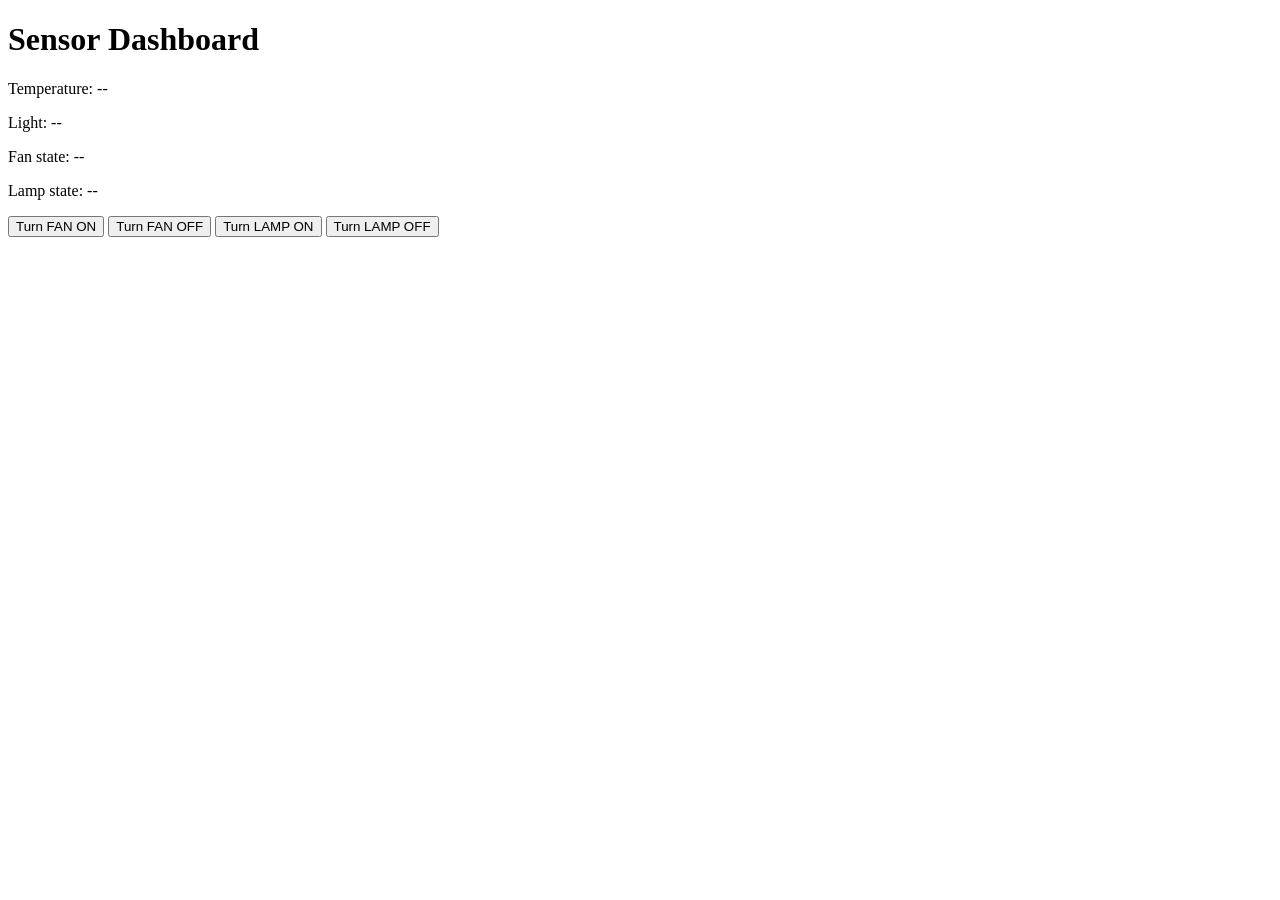
==== fastapi-app/app/templates/index.html @ 9154c7d5 "Initial commit" ====
<!DOCTYPE html>
<html>
<head>
    <title>Sensor Dashboard</title>
</head>
<body>
    <h1>Sensor Dashboard</h1>
    <p>Temperature: <span id="temperature">--</span></p>
    <p>Light: <span id="light">--</span></p>
    <p>Fan state: <span id="fan">--</span></p>
    <p>Lamp state: <span id="lamp">--</span></p>

    <button onclick="sendCommand('fan_on')">Turn FAN ON</button>
    <button onclick="sendCommand('fan_off')">Turn FAN OFF</button>
    <button onclick="sendCommand('lamp_on')">Turn LAMP ON</button>
    <button onclick="sendCommand('lamp_off')">Turn LAMP OFF</button>

    <script>
        async function fetchData() {
            const res = await fetch("/data");
            const data = await res.json();
            document.getElementById("temperature").textContent = data.temperature;
            document.getElementById("light").textContent = data.light;
            document.getElementById("fan").textContent = data.fan;
            document.getElementById("lamp").textContent = data.lamp;
        }

        async function sendCommand(cmd) {
            await fetch("/control", {
                method: "POST",
                headers: { "Content-Type": "application/x-www-form-urlencoded" },
                body: "device=" + cmd
            });
            fetchData(); // odśwież stan po wysłaniu
        }

        setInterval(fetchData, 2000); // odświeżanie co 2 sekundy
        fetchData(); // początkowe pobranie
    </script>
</body>
</html>
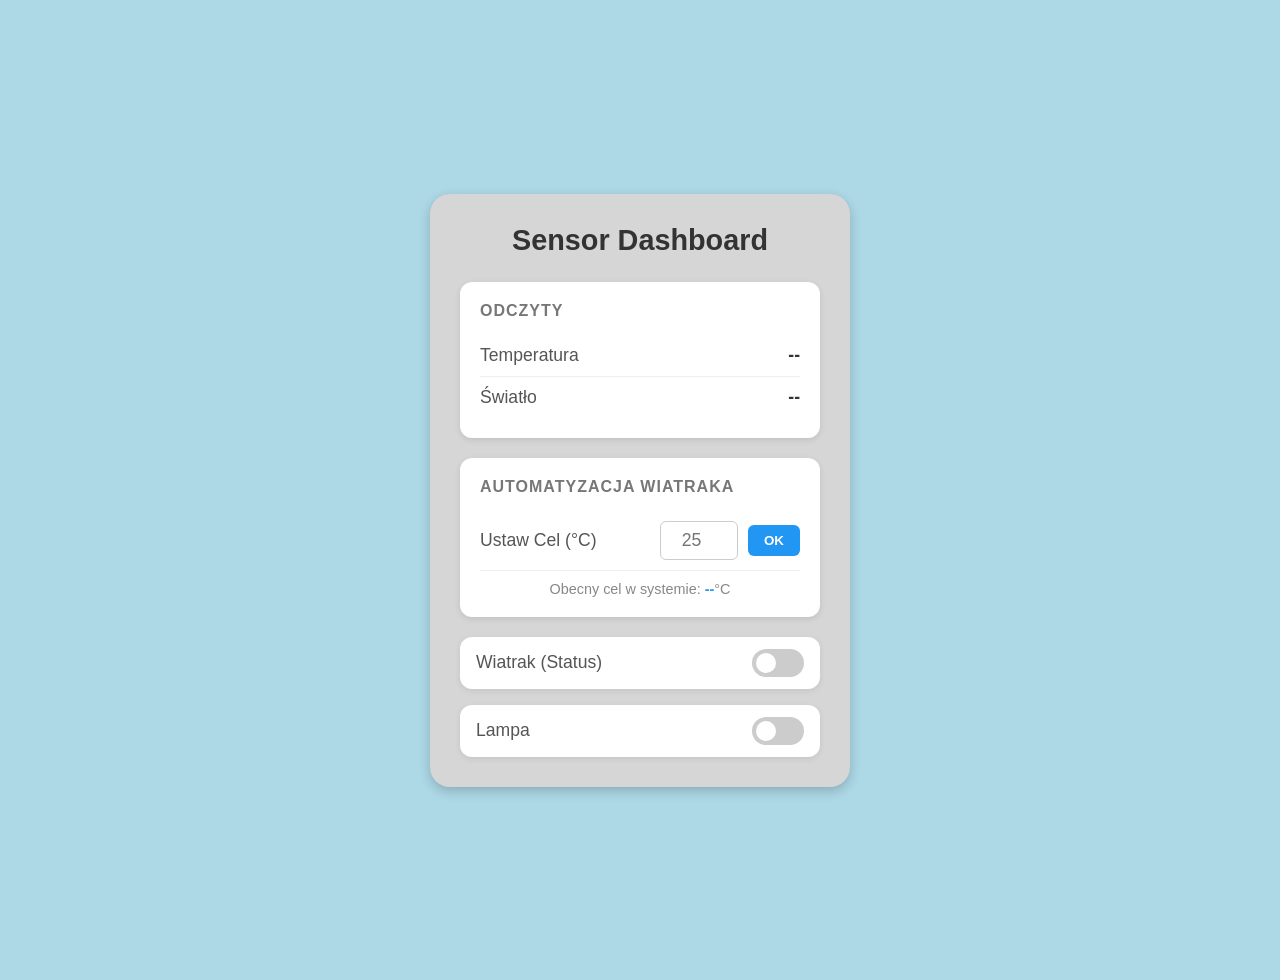
==== commit ea4da882: "Poprawione UI, logika wentylatora" ====
--- a/fastapi-app/app/templates/index.html
+++ b/fastapi-app/app/templates/index.html
@@ -1,41 +1,221 @@
 <!DOCTYPE html>
-<html>
+<html lang="en">
 <head>
-    <title>Sensor Dashboard</title>
+<meta charset="UTF-8">
+<title>Sensor Dashboard</title>
+<style>
+    body {
+        font-family: 'Segoe UI', Tahoma, Geneva, Verdana, sans-serif;
+        background: #add8e6;
+        margin: 0;
+        padding: 40px;
+        display: flex;
+        justify-content: center;
+        align-items: center;
+        min-height: 100vh;
+    }
+    .device {
+        background: #d6d6d6;
+        border-radius: 20px;
+        padding: 30px;
+        width: 360px;
+        box-shadow: 0 4px 12px rgba(0,0,0,0.2);
+    }
+    h1 {
+        text-align: center;
+        color: #333;
+        margin: 0 0 25px 0;
+        font-size: 1.8em;
+    }
+    .card {
+        background: white;
+        padding: 20px;
+        border-radius: 12px;
+        box-shadow: 0 2px 6px rgba(0,0,0,0.1);
+        margin-bottom: 20px;
+    }
+    h3 {
+        margin-top: 0;
+        margin-bottom: 15px;
+        font-size: 1em;
+        color: #777;
+        text-transform: uppercase;
+        letter-spacing: 1px;
+    }
+    .data-row {
+        display: flex;
+        justify-content: space-between;
+        padding: 10px 0;
+        border-bottom: 1px solid #eee;
+        font-size: 1.1em;
+        color: #555;
+    }
+    .data-row:last-child { border: none; }
+    .data-value {
+        font-weight: bold;
+        color: #333;
+    }
+    .controls {
+        display: flex;
+        flex-direction: column;
+        gap: 16px;
+    }
+    .control-item {
+        display: flex;
+        justify-content: space-between;
+        align-items: center;
+        font-size: 1.1em;
+        background: white;
+        padding: 12px 16px;
+        border-radius: 12px;
+        box-shadow: 0 2px 6px rgba(0,0,0,0.08);
+        color: #555;
+    }
+    .input-group {
+        display: flex;
+        gap: 10px;
+        justify-content: flex-end;
+        align-items: center;
+    }
+    .input-group input {
+        width: 60px;
+        padding: 8px;
+        border-radius: 6px;
+        border: 1px solid #ccc;
+        text-align: center;
+        font-size: 1em;
+    }
+    .btn-set {
+        background: #2196F3;
+        color: white;
+        border: none;
+        padding: 8px 16px;
+        border-radius: 6px;
+        cursor: pointer;
+        font-weight: bold;
+        transition: background 0.3s;
+    }
+    .btn-set:hover { background: #1976D2; }
+    .switch {
+        position: relative;
+        width: 52px;
+        height: 28px;
+        display: inline-block;
+    }
+    .switch input { display: none; }
+    .slider {
+        position: absolute;
+        inset: 0;
+        background-color: #ccc;
+        transition: .4s;
+        border-radius: 34px;
+        cursor: pointer;
+    }
+    .slider:before {
+        position: absolute;
+        content: "";
+        height: 20px;
+        width: 20px;
+        left: 4px;
+        bottom: 4px;
+        background-color: white;
+        transition: .4s;
+        border-radius: 50%;
+    }
+    input:checked + .slider { background-color: #4CAF50; }
+    input:checked + .slider:before { transform: translateX(24px); }
+</style>
 </head>
 <body>
+
+<div class="device">
     <h1>Sensor Dashboard</h1>
-    <p>Temperature: <span id="temperature">--</span></p>
-    <p>Light: <span id="light">--</span></p>
-    <p>Fan state: <span id="fan">--</span></p>
-    <p>Lamp state: <span id="lamp">--</span></p>
-
-    <button onclick="sendCommand('fan_on')">Turn FAN ON</button>
-    <button onclick="sendCommand('fan_off')">Turn FAN OFF</button>
-    <button onclick="sendCommand('lamp_on')">Turn LAMP ON</button>
-    <button onclick="sendCommand('lamp_off')">Turn LAMP OFF</button>
-
-    <script>
-        async function fetchData() {
-            const res = await fetch("/data");
-            const data = await res.json();
-            document.getElementById("temperature").textContent = data.temperature;
-            document.getElementById("light").textContent = data.light;
-            document.getElementById("fan").textContent = data.fan;
-            document.getElementById("lamp").textContent = data.lamp;
-        }
-
-        async function sendCommand(cmd) {
-            await fetch("/control", {
-                method: "POST",
-                headers: { "Content-Type": "application/x-www-form-urlencoded" },
-                body: "device=" + cmd
-            });
-            fetchData(); // odśwież stan po wysłaniu
-        }
-
-        setInterval(fetchData, 2000); // odświeżanie co 2 sekundy
-        fetchData(); // początkowe pobranie
-    </script>
+
+    <div class="card">
+        <h3>Odczyty</h3>
+        <div class="data-row">
+            <span>Temperatura</span>
+            <span class="data-value" id="val-temp">--</span>
+        </div>
+        <div class="data-row">
+            <span>Światło</span>
+            <span class="data-value" id="val-light">--</span>
+        </div>
+    </div>
+
+    <div class="card">
+        <h3>Automatyzacja Wiatraka</h3>
+        <div class="data-row" style="align-items: center;">
+            <span>Ustaw Cel (°C)</span>
+            <div class="input-group">
+                <input type="number" id="input-target" placeholder="25">
+                <button class="btn-set" onclick="updateTarget()">OK</button>
+            </div>
+        </div>
+        <div style="text-align:center; margin-top:10px; font-size:0.9em; color:#888;">
+            Obecny cel w systemie: <span id="val-target" style="font-weight:bold; color:#2196F3;">--</span>°C
+        </div>
+    </div>
+
+    <div class="controls">
+        <div class="control-item">
+            <span>Wiatrak (Status)</span>
+            <label class="switch">
+                <input type="checkbox" id="sw-fan" onchange="toggleDevice('fan', this.checked)">
+                <span class="slider"></span>
+            </label>
+        </div>
+
+        <div class="control-item">
+            <span>Lampa</span>
+            <label class="switch">
+                <input type="checkbox" id="sw-lamp" onchange="toggleDevice('lamp', this.checked)">
+                <span class="slider"></span>
+            </label>
+        </div>
+    </div>
+</div>
+
+<script>
+async function toggleDevice(deviceType, isChecked) {
+    const command = deviceType + (isChecked ? "_on" : "_off");
+    const formData = new FormData();
+    formData.append('device', command);
+    try { await fetch('/control', { method: 'POST', body: formData }); }
+    catch (error) { console.error('Błąd sterowania:', error); }
+}
+
+async function updateTarget() {
+    const inputVal = document.getElementById('input-target').value;
+    if (!inputVal) return;
+    const formData = new FormData();
+    formData.append('target', inputVal);
+    try {
+        const res = await fetch('/set_target', { method: 'POST', body: formData });
+        await res.json();
+        fetchData();
+    } catch (error) { console.error('Błąd ustawiania celu:', error); }
+}
+
+async function fetchData() {
+    try {
+        const response = await fetch('/data');
+        const data = await response.json();
+        document.getElementById('val-temp').innerText = data.temperature ? data.temperature + "°C" : "--";
+        document.getElementById('val-light').innerText = data.light ? data.light + "%" : "--";
+        if (data.target_temp) { document.getElementById('val-target').innerText = data.target_temp; }
+        const fanSwitch = document.getElementById('sw-fan');
+        const lampSwitch = document.getElementById('sw-lamp');
+        if (data.fan === "ON" && !fanSwitch.checked) fanSwitch.checked = true;
+        if (data.fan === "OFF" && fanSwitch.checked) fanSwitch.checked = false;
+        if (data.lamp === "ON" && !lampSwitch.checked) lampSwitch.checked = true;
+        if (data.lamp === "OFF" && lampSwitch.checked) lampSwitch.checked = false;
+    } catch (error) { console.error('Błąd pobierania danych:', error); }
+}
+
+fetchData();
+setInterval(fetchData, 2000);
+</script>
+
 </body>
 </html>
